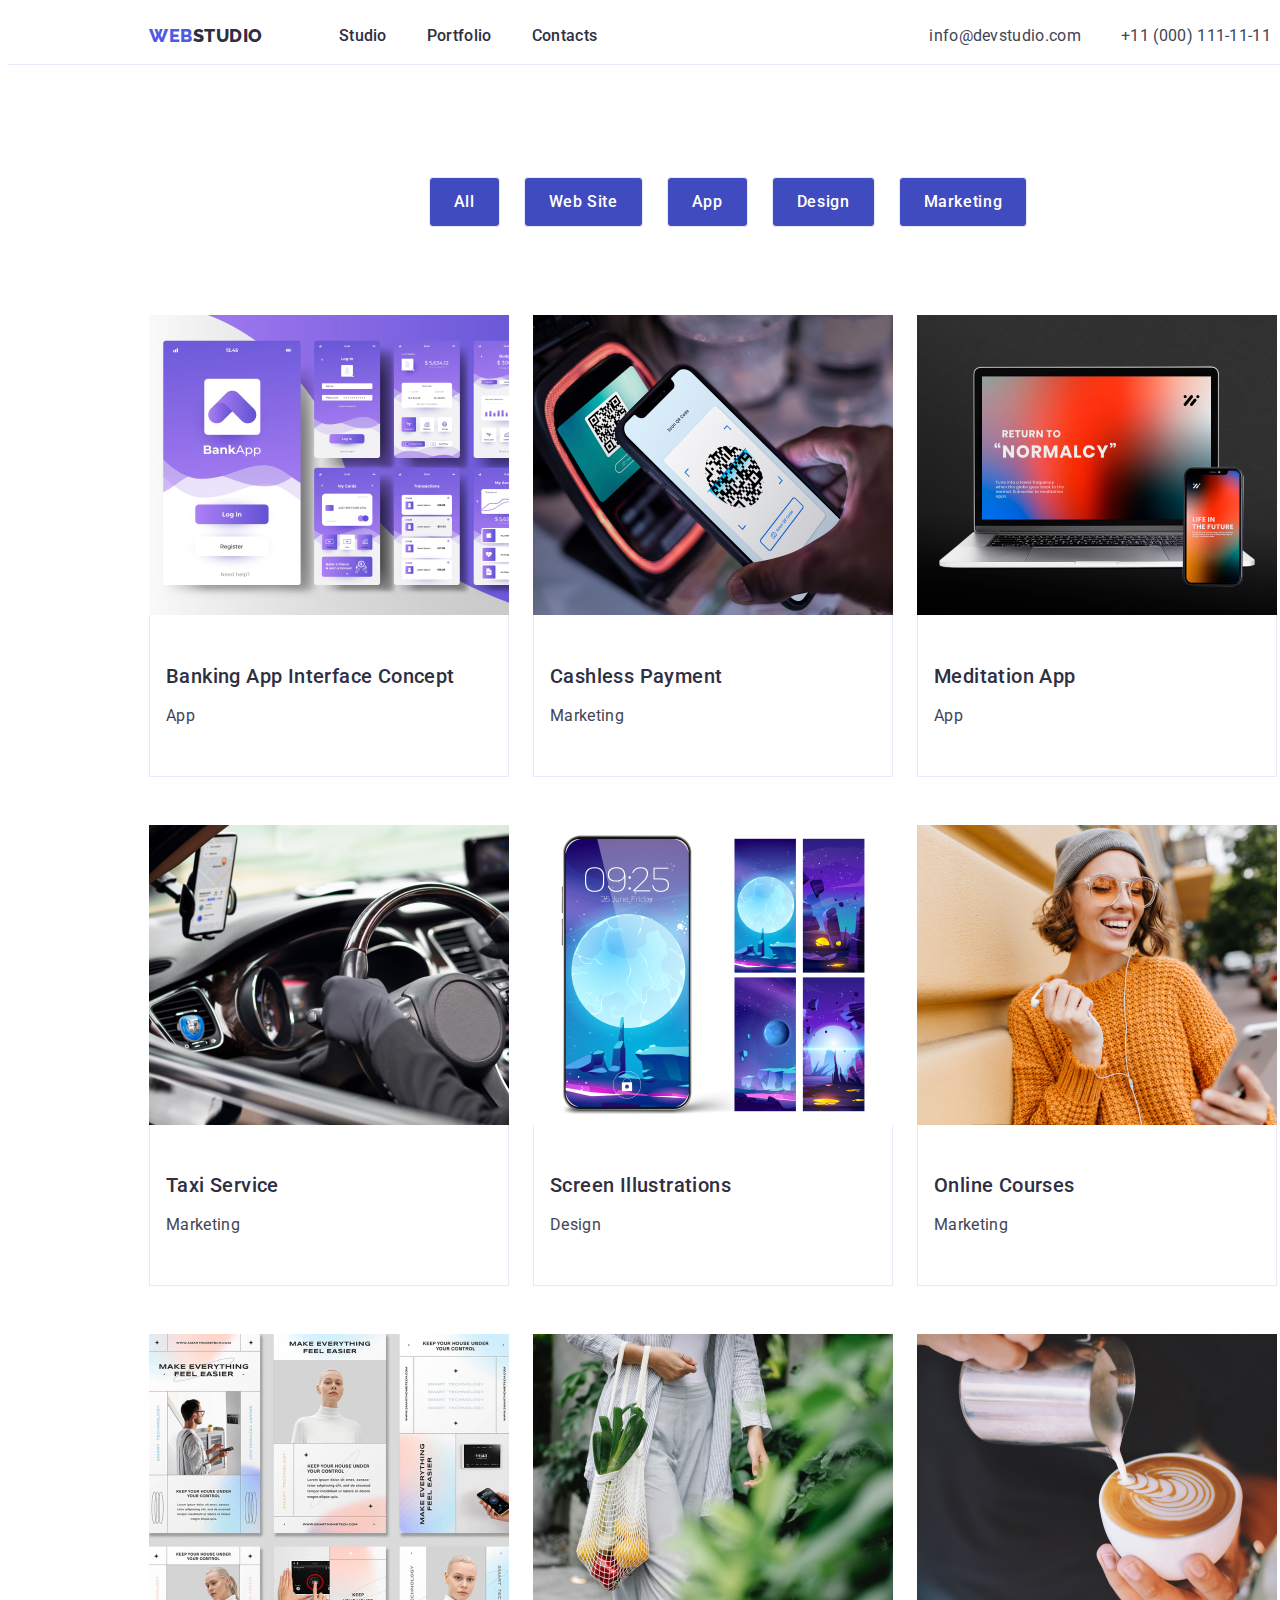
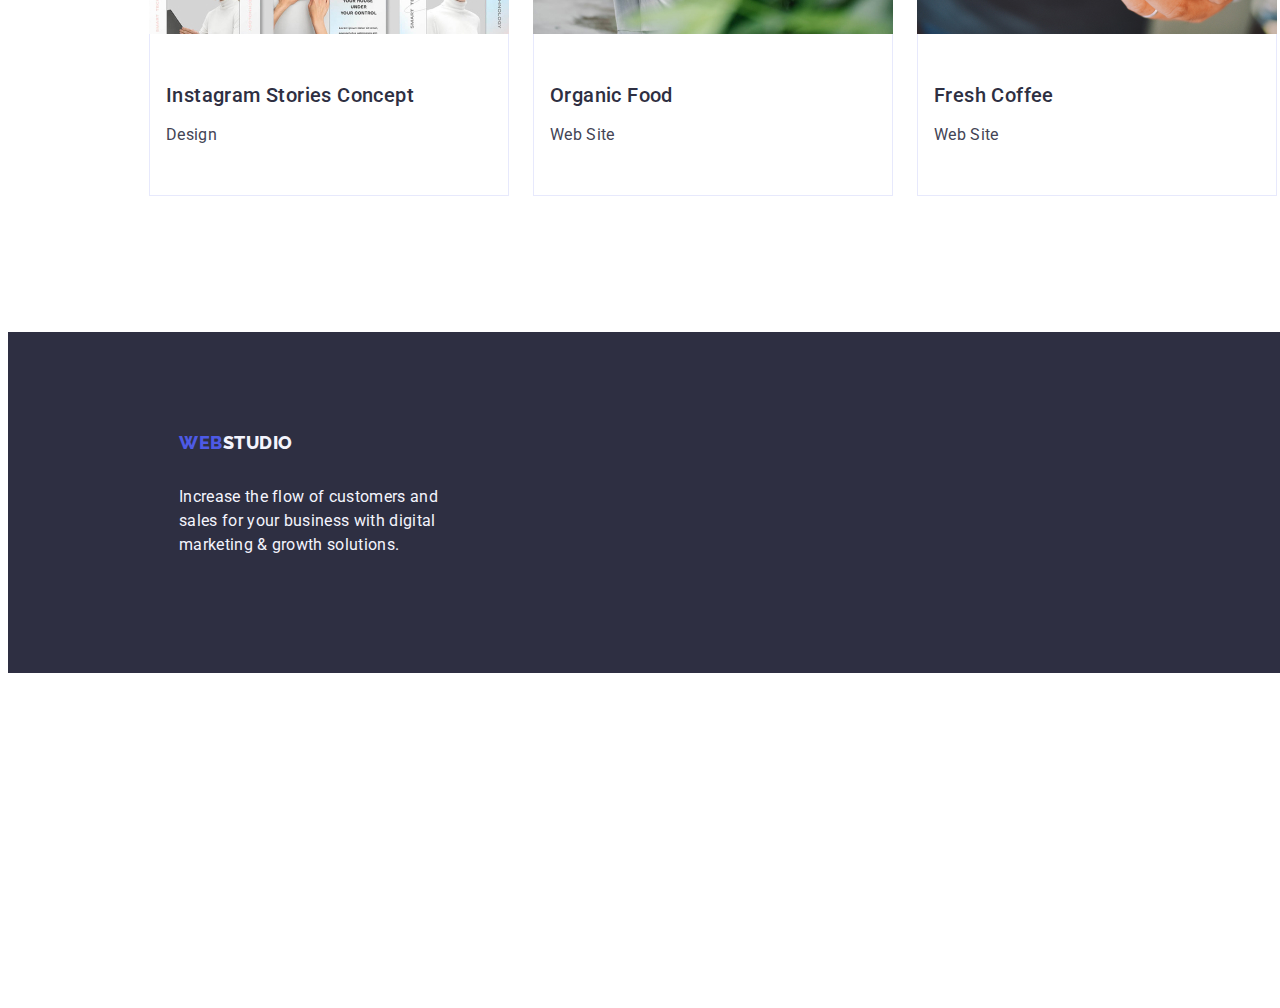
==== portfolio.html @ 57c7a669 "proba" ====
<!DOCTYPE html>
<html lang="en">
  <head>
    <meta charset="UTF-8" />
    <meta name="viewport" content="width=device-width, initial-scale=1.0" />

    <link
      rel="stylesheet"
      href="https://cdnjs.cloudflare.com/ajax/libs/modern-normalize/2.0.0/modern-normalize.min.css"
      integrity="sha512-4xo8blKMVCiXpTaLzQSLSw3KFOVPWhm/TRtuPVc4WG6kUgjH6J03IBuG7JZPkcWMxJ5huwaBpOpnwYElP/m6wg=="
      crossorigin="anonymous"
      referrerpolicy="no-referrer"
    />

    <link rel="preconnect" href="https://fonts.googleapis.com" />
    <link rel="preconnect" href="https://fonts.gstatic.com" crossorigin />
    <link
      href="https://fonts.googleapis.com/css2?family=Raleway:wght@700&family=Roboto:wght@400;500;700;900&display=swap"
      rel="stylesheet"
    />
    <link rel="stylesheet" href="./css/styles.css" />
    <title>Portfolio</title>
  </head>
  <body class="page-dimensions">
    <!-- Headers Section -->
    <header class="header">
      <div class="div-header container">
        <nav class="nav-one">
          <!-- Logo -->
          <a class="part-one-logo link" href="./index.html"
            >Web<span class="part-two-logo link">Studio</span>
          </a>
          <ul class="nav-two">
            <li><a class="nav-link link" href="./index.html">Studio</a></li>
            <li>
              <a class="nav-link link" href="./portfolio.html">Portfolio</a>
            </li>
            <li><a class="nav-link link" href="">Contacts</a></li>
          </ul>
        </nav>
        <!-- Contact section -->
        <address>
          <ul class="adress-class">
            <li>
              <a class="adress-link link" href="mailto:info@devstudio.com"
                >info@devstudio.com</a
              >
            </li>
            <li>
              <a class="adress-link link" href="tel:+110001111111"
                >+11 (000) 111-11-11</a
              >
            </li>
          </ul>
        </address>
      </div>
    </header>

    <!-- Filter Buttons section-->
    <main>
      <section class="section-portfolio">
        <div class="container column-alin">
          <h1 class="visually-hidden">Portfolio</h1>
          <ul class="button-portfolio">
            <li>
              <button class="first-one-button" type="button">All</button>
            </li>
            <li>
              <button class="first-one-button" type="button">Web Site</button>
            </li>
            <li>
              <button class="first-one-button" type="button">App</button>
            </li>
            <li>
              <button class="first-one-button" type="button">Design</button>
            </li>
            <li>
              <button class="first-one-button" type="button">Marketing</button>
            </li>
          </ul>

          <!-- Project card  -->

          <ul class="feature-portfolio">
            <!-- First card -->
            <li class="feature-image-portfolio">
              <a href="" class="link">
                <img
                  class="images"
                  src="./images/banking-app1-portfolio.jpg"
                  width="360"
                  height="300"
                  alt="bankingapp"
                />
                <div class="div-images-portfolio">
                  <h2 class="feature-section-title-two">
                    Banking App Interface Concept
                  </h2>
                  <p class="feature-section-paragraph-two">App</p>
                </div>
              </a>
            </li>

            <!-- Second card -->
            <li class="feature-image-portfolio">
              <a href="" class="link">
                <img
                  class="images"
                  src="./images/cashless2-portfolio.jpg"
                  width="360"
                  height="300"
                  alt="cashlesspayment"
                />
                <div class="div-images-portfolio">
                  <h2 class="feature-section-title-two">Cashless Payment</h2>
                  <p class="feature-section-paragraph-two">Marketing</p>
                </div>
              </a>
            </li>
            <!-- Third card -->
            <li class="feature-image-portfolio">
              <a href="" class="link">
                <img
                  class="images"
                  src="./images/meditation-app3-portfolio.jpg"
                  width="360"
                  height="300"
                  alt="maditationapp"
                />
                <div class="div-images-portfolio">
                  <h2 class="feature-section-title-two">Meditation App</h2>
                  <p class="feature-section-paragraph-two">App</p>
                </div>
              </a>
            </li>
            <!-- Fourth card -->
            <li class="feature-image-portfolio">
              <a href="" class="link">
                <img
                  class="images"
                  src="./images/taxi-service4-portfolio.jpg"
                  width="360"
                  height="300"
                  alt="taxiservice"
                />
                <div class="div-images-portfolio">
                  <h2 class="feature-section-title-two">Taxi Service</h2>
                  <p class="feature-section-paragraph-two">Marketing</p>
                </div>
              </a>
            </li>
            <!-- Fifth card -->
            <li class="feature-image-portfolio">
              <a href="" class="link">
                <img
                  class="images"
                  src="./images/screen5-portfolio.jpg"
                  width="360"
                  height="300"
                  alt="screenillustration"
                />
                <div class="div-images-portfolio">
                  <h2 class="feature-section-title-two">
                    Screen Illustrations
                  </h2>
                  <p class="feature-section-paragraph-two">Design</p>
                </div>
              </a>
            </li>
            <!-- Sixth card -->
            <li class="feature-image-portfolio">
              <a href="" class="link">
                <img
                  class="images"
                  src="./images/online6-portfolio.jpg"
                  width="360"
                  height="300"
                  alt="onlinecourses"
                />
                <div class="div-images-portfolio">
                  <h2 class="feature-section-title-two">Online Courses</h2>
                  <p class="feature-section-paragraph-two">Marketing</p>
                </div>
              </a>
            </li>
            <!-- Seventh cards -->
            <li class="feature-image-portfolio">
              <a href="" class="link">
                <img
                  class="images"
                  src="./images/instagram7-portfolio.jpg"
                  width="360"
                  height="300"
                  alt="instagramstories"
                />
                <div class="div-images-portfolio">
                  <h2 class="feature-section-title-two">
                    Instagram Stories Concept
                  </h2>
                  <p class="feature-section-paragraph-two">Design</p>
                </div>
              </a>
            </li>
            <!-- Eight card -->
            <li class="feature-image-portfolio">
              <a href="" class="link">
                <img
                  class="images"
                  src="./images/organic8-portfolio.jpg"
                  width="360"
                  height="300"
                  alt="organicfood"
                />
                <div class="div-images-portfolio">
                  <h2 class="feature-section-title-two">Organic Food</h2>
                  <p class="feature-section-paragraph-two">Web Site</p>
                </div>
              </a>
            </li>
            <!-- Ninth card -->
            <li class="feature-image-portfolio">
              <a href="" class="link">
                <img
                  class="images"
                  src="./images/fresh-cofee9-portfolio.jpg"
                  width="360"
                  height="300"
                  alt="freshcoffee"
                />
                <div class="div-images-portfolio">
                  <h2 class="feature-section-title-two">Fresh Coffee</h2>
                  <p class="feature-section-paragraph-two">Web Site</p>
                </div>
              </a>
            </li>
          </ul>
        </div>
      </section>
    </main>
    <footer class="footer">
      <div class="container footer-alin">
        <a class="part-one-logos link" href="./index.html"
          >Web<span class="part-three-logo link">Studio</span>
        </a>
        <p class="footer-content link">
          Increase the flow of customers and sales for your business with
          digital marketing & growth solutions.
        </p>
      </div>
    </footer>
  </body>
</html>
---- css/styles.css ----
:root {
  --slate: #434455;
  --iris: #4d5ae5;
  --navy-blue: #2e2f42;
  --cloud: #f4f4fd;
  --ocean: #404bbf;
  --white: #ffffffff;
  --corn: #e7e9fc;

  --text-font-family: "Roboto", sans-serif;
}

/* Global Styles */

body {
  font-family: "Roboto", sans-serif;
  background-color: var(--white);
  font-size: 16px;
  font-style: normal;
  font-weight: 400;
  line-height: 1.5;
  letter-spacing: 0.32px;
  color: #434455;
}

a {
  text-decoration: none;
}

ul {
  list-style-type: none;
  padding: 0;
}

.page-dimensions {
  width: 1440px;
  height: 2592px;
}

.list {
  list-style: none;
}
.link {
  text-decoration: none;
}

.div-header {
  display: flex;
}

.container {
  width: 1158px;
  display: flex;
  margin: 0 auto;
  padding: 0 15px;
}

.header {
  border-bottom: 1px solid var(--corn);
}

.part-one-logo {
  margin-right: 76px;
  text-decoration: none;
  font-family: "Raleway", sans-serif;
  font-size: 18px;
  font-style: normal;
  font-weight: 800;
  line-height: 1.17;
  letter-spacing: 0.03em;
  text-transform: uppercase;
  color: var(--iris);
}

.part-two-logo {
  color: var(--navy-blue);
  font-family: "Raleway", sans-serif;
  font-weight: 800;
  letter-spacing: 0.03em;
  line-height: 1.17;
  text-align: left;
  text-transform: uppercase;
  text-decoration: none;
}

.nav-one {
  display: flex;
  align-items: center;
  list-style: none;
}

.nav-two {
  display: flex;
  gap: 40px;
  list-style: none;
}

.nav-link {
  color: var(--navy-blue);
  padding: 24px 0;
  font-weight: 500;
  line-height: 24px;
  letter-spacing: 0.02em;
  text-align: left;
}

.nav-link:hover,
.nav-link:focus {
  color: var(--ocean);
}

.distance {
  margin: 0, 156px;
}

.adress-class {
  display: flex;
  gap: 40px;
  font-style: normal;
  margin-left: 332px;
}

.adress-link {
  color: var(--slate);
  text-decoration: none;
  font-size: 16px;
  font-style: normal;
  font-weight: 400;
  line-height: 1.5;
  letter-spacing: 0.02em;
  list-style-type: none;
}

.adress-link:hover,
.adress-link:focus {
  color: var(--ocean);
}

.column-alin {
  flex-direction: column;
}

.hero-alin {
  flex-direction: column;
  align-items: center;
}

.hero-content {
  color: var(--white);
  max-width: 496px;
  justify-content: center;
  align-items: center;
  text-align: center;
  font-size: 56px;
  font-style: normal;
  font-weight: 700;
  line-height: 1.07;
  letter-spacing: 1.12px;
}
.hero-button {
  background: var(--iris);
  border: none;
  border-radius: 4px;
  display: block;
  min-width: 169px;
  height: 56px;
  padding: 16px 32px;
  color: var(--white);
  font-family: "Roboto", sans-serif;
  font-size: 16px;
  font-style: normal;
  font-weight: 500;
  line-height: 1.5;
  letter-spacing: 0.64px;
  cursor: pointer;
}

.hero {
  background-color: var(--navy-blue);
  padding: 188px 0px;
}

.hero-button:hover,
.hero-button:focus {
  background-color: var(--ocean);
  color: var(--ocean);
}

.visually-hidden {
  position: absolute;
  width: 1px;
  height: 1px;
  margin: -1px;
  border: 0;
  padding: 0;
  white-space: nowrap;
  clip-path: inset(100%);
  clip: rect(0 0 0 0);
  overflow: hidden;
}

.feature-section {
  padding: 120px 0;
}

.feature-general {
  display: flex;
  gap: 24px;
  list-style: none;
}

.feature-list {
  width: calc((100% - 72px) / 4);
}

.feature-section-title-two {
  color: var(--navy-blue);
  text-align: left;
  margin-bottom: 8px;
  font-size: 20px;
  font-style: normal;
  font-weight: 500;
  line-height: 24px;
  letter-spacing: 0.4px;
  margin-bottom: 8px;
}

.feature-section-paragraph-two {
  color: var(--slate);
  text-align: left;
  font-size: 16px;
  font-style: normal;
  font-weight: 400;
  line-height: 1.5;
  letter-spacing: 0.32px;
}

.feature-section-title-four {
  color: var(--navy-blue);
  text-align: center;
  margin-bottom: 8px;
  font-size: 20px;
  font-style: normal;
  font-weight: 500;
  line-height: 24px;
  letter-spacing: 0.4px;
}

.feature-section-paragraph-four {
  color: var(--slate);
  text-align: center;
  font-size: 16px;
  font-style: normal;
  font-weight: 400;
  line-height: 1.5;
  letter-spacing: 0.32px;
}

.doing {
  background-color: var(--white);
  padding-bottom: 120px;
}

.parent-doing {
  display: flex;
  gap: 24px;
}

.child-doing {
  list-style: none;
  width: calc((100%-48px) / 3);
}

.images {
  display: block;
}

.team-back {
  background-color: var(--cloud);
  padding: 120px 0;
}

.div-sec-four {
  padding: 32px 0;
}

.parent-our-team {
  display: flex;
  gap: 24px;
  justify-content: center;
}

.child-our-team {
  list-style: none;
  background-color: #ffffffff;
  width: calc((100%-72px) / 4);
  border-radius: 0px 0px 4px 4px;
}

.our-team-section {
  color: var(--navy-blue);
  margin-bottom: 72px;
  text-align: center;
  font-size: 36px;
  font-style: normal;
  font-weight: 700;
  line-height: 1.11;
  letter-spacing: 0.72px;
  text-transform: capitalize;
  padding-top: 120px;
}
.team {
  background-color: #ffffffff;
}

.footer-content {
  color: var(--cloud);
  max-width: 264px;
  font-size: 16px;
  font-style: normal;
  font-weight: 400;
  line-height: 1.5;
  letter-spacing: 0.32px;
}

/* Portfolio.html */

.section-portfolio {
  padding-top: 96px;
  padding-bottom: 120px;
}

.button-portfolio {
  display: flex;
  justify-content: center;
  gap: 24px;
  margin-bottom: 72px;
}

.first-one-button {
  color: var(--white);
  background: var(--ocean);
  display: flex;
  padding: 12px 24px;
  align-items: flex-start;
  border: 1px solid var(--corn);
  border-radius: 4px;
  font-family: "Roboto", sans-serif;
  text-align: center;
  font-size: 16px;
  font-style: normal;
  font-weight: 500;
  line-height: 1.5;
  letter-spacing: 0.64px;
  cursor: pointer;
}

.sec-one-button {
  color: var(--iris);
  background-color: var(--cloud);
  display: flex;
  padding: 12px 24px;
  justify-content: center;
  align-items: center;
  border-radius: 4px;
  border: 1px solid var(--corn);
  font-family: "Roboto", sans-serif;
  text-align: center;
  font-size: 16px;
  font-style: normal;
  font-weight: 500;
  line-height: 1.5;
  letter-spacing: 0.64px;
  cursor: pointer;
}

.first-one-button:hover,
.first-one-button:focus {
  background-color: var(--white);
  border: 1px solid transparent;
  color: var(--ocean);
}

.sec-one-button:hover,
.sec-one-button:focus {
  background-color: var(--ocean);
  border: 1px solid transparent;
  color: var(--white);
}

.feature-portfolio {
  display: flex;
  flex-wrap: wrap;
  column-gap: 24px;
  row-gap: 48px;
}

.feature-image-portfolio {
  /* width: calc((100%-48px) / 3); */
  /* width: 100; */
  min-width: 264;
}

.div-images-portfolio {
  padding: 32px 16px;
  border: 1px solid var(--corn);
  border-top: none;
}

.footer {
  background-color: var(--navy-blue);
  padding: 100px 156px;
}

.footer-alin {
  flex-direction: column;
  display: inline-block;
}

.part-one-logos {
  display: inline-block;
  margin-bottom: 16px;
  text-decoration: none;
  font-family: "Raleway", sans-serif;
  font-size: 18px;
  font-style: normal;
  font-weight: 800;
  line-height: 1.17;
  letter-spacing: 0.03em;
  text-transform: uppercase;
  color: var(--iris);
}
.part-three-logo {
  color: var(--cloud);
  display: inline-block;
  font-family: "Raleway", sans-serif;
  font-weight: 800;
  letter-spacing: 0.03em;
  line-height: 1.17;
  text-align: left;
  text-transform: uppercase;
}
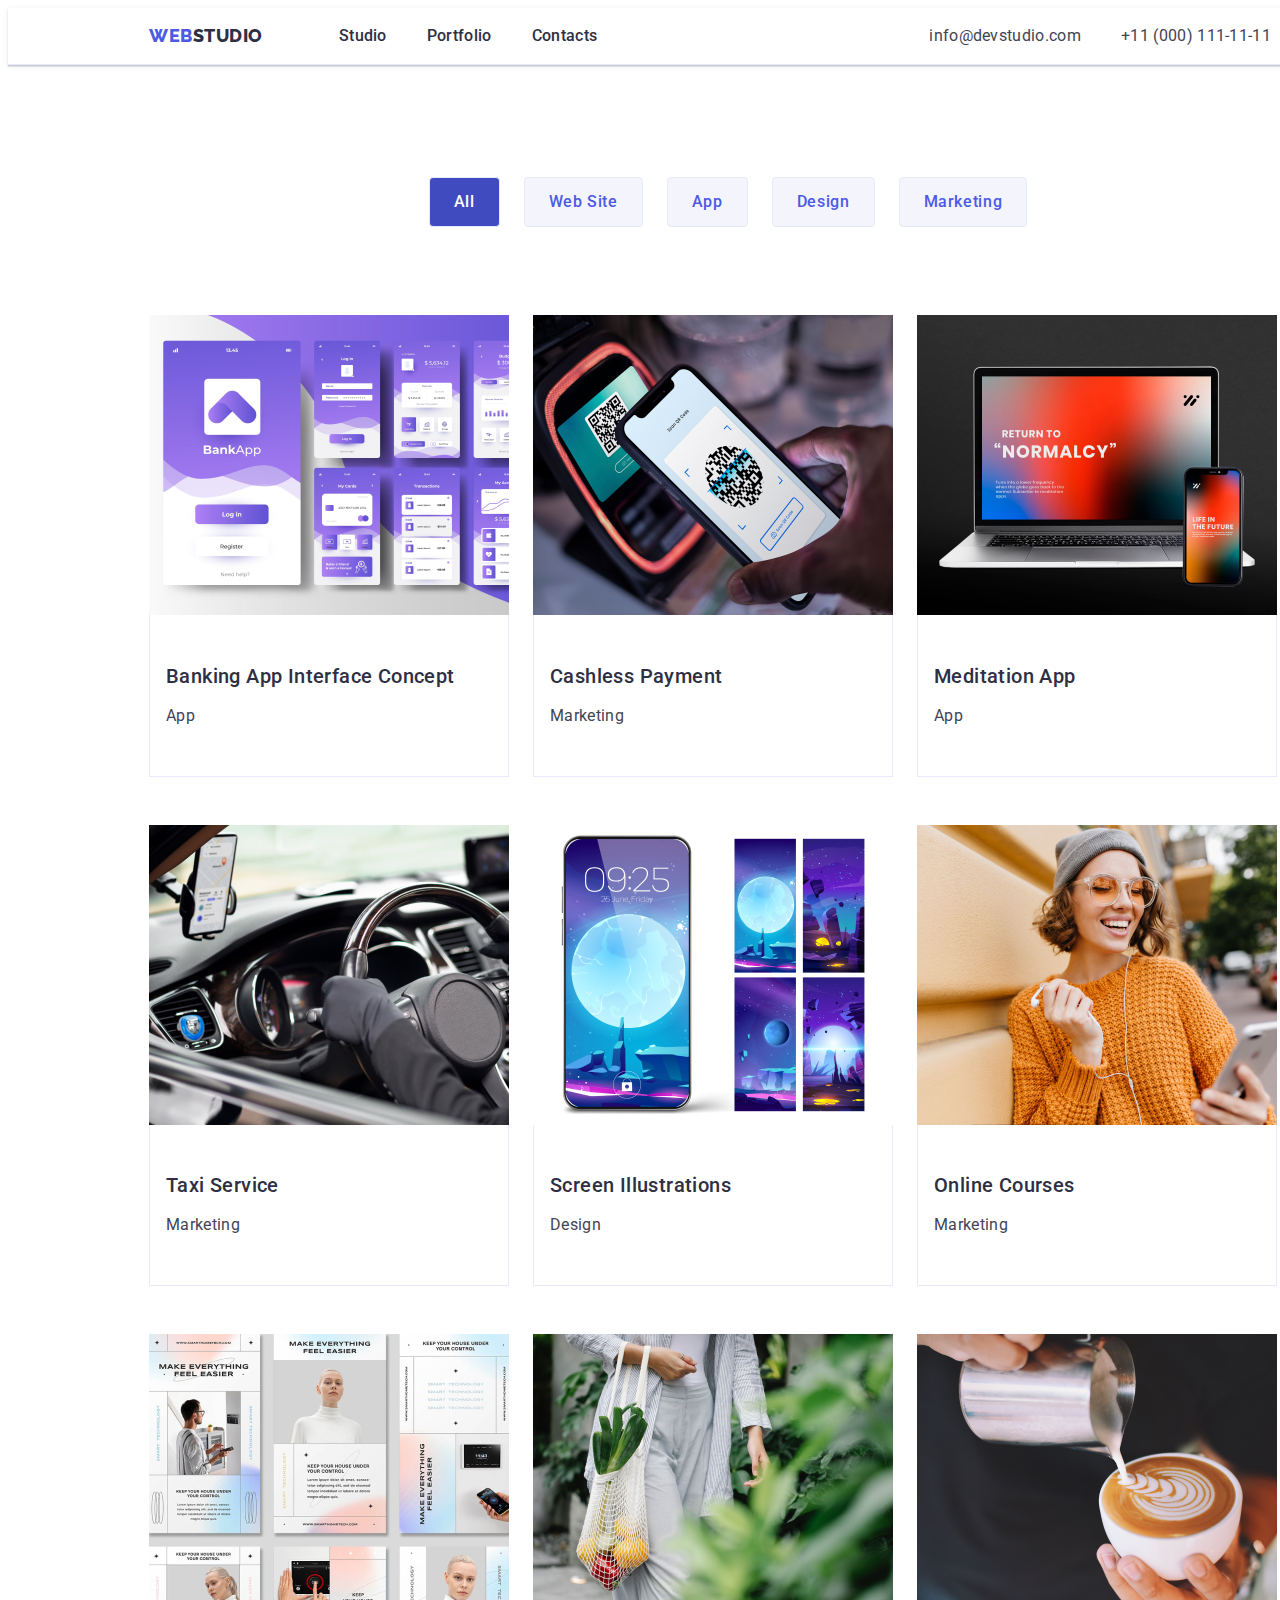
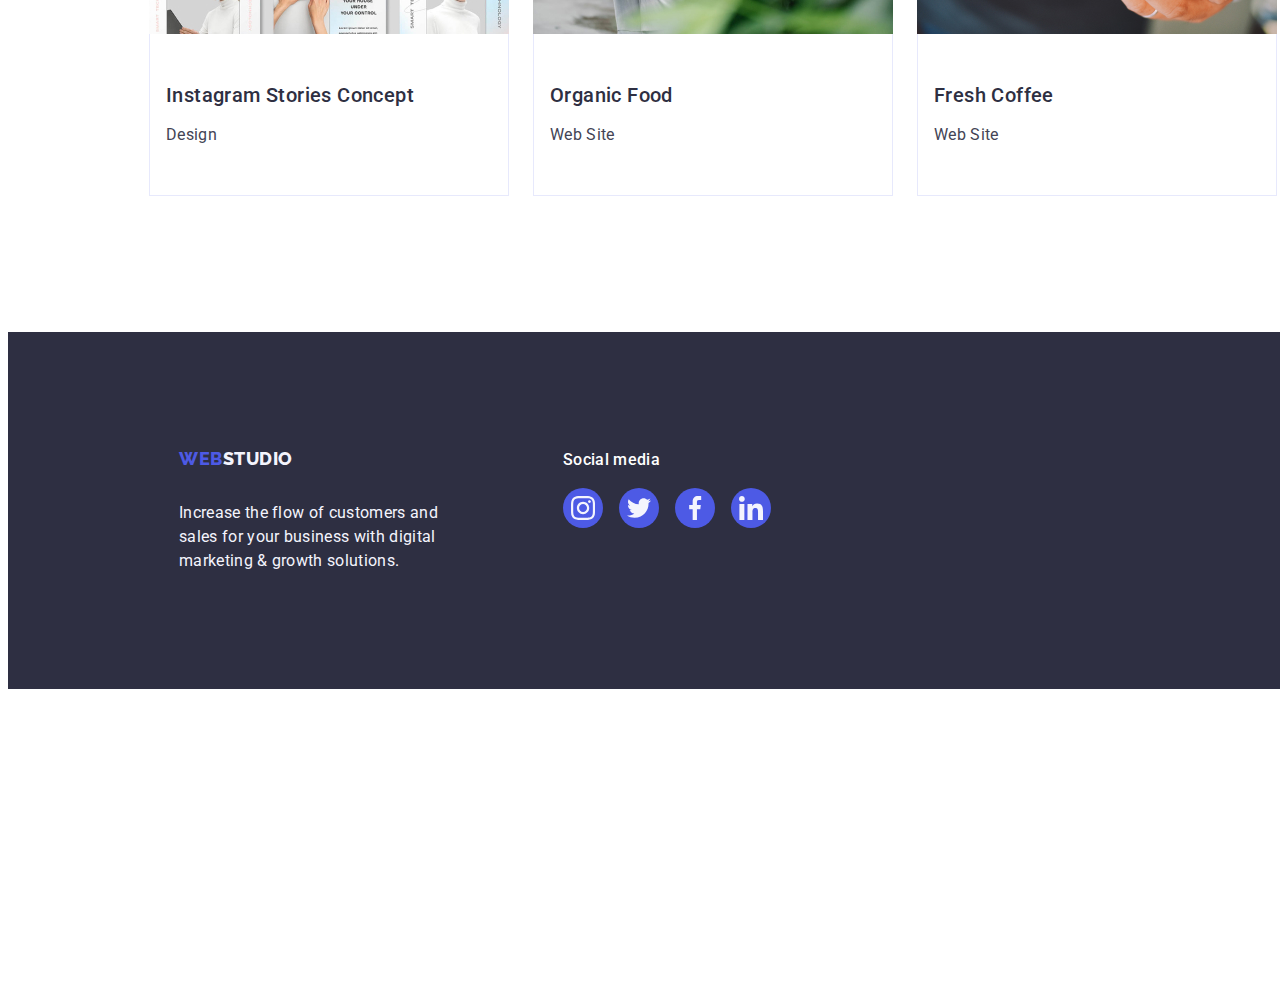
==== commit 563f1367: "six" ====
--- a/portfolio.html
+++ b/portfolio.html
@@ -66,16 +66,16 @@
               <button class="first-one-button" type="button">All</button>
             </li>
             <li>
-              <button class="first-one-button" type="button">Web Site</button>
-            </li>
-            <li>
-              <button class="first-one-button" type="button">App</button>
-            </li>
-            <li>
-              <button class="first-one-button" type="button">Design</button>
-            </li>
-            <li>
-              <button class="first-one-button" type="button">Marketing</button>
+              <button class="sec-one-button" type="button">Web Site</button>
+            </li>
+            <li>
+              <button class="sec-one-button" type="button">App</button>
+            </li>
+            <li>
+              <button class="sec-one-button" type="button">Design</button>
+            </li>
+            <li>
+              <button class="sec-one-button" type="button">Marketing</button>
             </li>
           </ul>
 
@@ -84,7 +84,7 @@
           <ul class="feature-portfolio">
             <!-- First card -->
             <li class="feature-image-portfolio">
-              <a href="" class="link">
+              <a href="" class="feature-link">
                 <img
                   class="images"
                   src="./images/banking-app1-portfolio.jpg"
@@ -103,7 +103,7 @@
 
             <!-- Second card -->
             <li class="feature-image-portfolio">
-              <a href="" class="link">
+              <a href="" class="feature-link">
                 <img
                   class="images"
                   src="./images/cashless2-portfolio.jpg"
@@ -119,7 +119,7 @@
             </li>
             <!-- Third card -->
             <li class="feature-image-portfolio">
-              <a href="" class="link">
+              <a href="" class="feature-link">
                 <img
                   class="images"
                   src="./images/meditation-app3-portfolio.jpg"
@@ -135,7 +135,7 @@
             </li>
             <!-- Fourth card -->
             <li class="feature-image-portfolio">
-              <a href="" class="link">
+              <a href="" class="feature-link">
                 <img
                   class="images"
                   src="./images/taxi-service4-portfolio.jpg"
@@ -151,7 +151,7 @@
             </li>
             <!-- Fifth card -->
             <li class="feature-image-portfolio">
-              <a href="" class="link">
+              <a href="" class="feature-link">
                 <img
                   class="images"
                   src="./images/screen5-portfolio.jpg"
@@ -169,7 +169,7 @@
             </li>
             <!-- Sixth card -->
             <li class="feature-image-portfolio">
-              <a href="" class="link">
+              <a href="" class="feature-link">
                 <img
                   class="images"
                   src="./images/online6-portfolio.jpg"
@@ -185,7 +185,7 @@
             </li>
             <!-- Seventh cards -->
             <li class="feature-image-portfolio">
-              <a href="" class="link">
+              <a href="" class="feature-link">
                 <img
                   class="images"
                   src="./images/instagram7-portfolio.jpg"
@@ -203,7 +203,7 @@
             </li>
             <!-- Eight card -->
             <li class="feature-image-portfolio">
-              <a href="" class="link">
+              <a href="" class="feature-link">
                 <img
                   class="images"
                   src="./images/organic8-portfolio.jpg"
@@ -219,7 +219,7 @@
             </li>
             <!-- Ninth card -->
             <li class="feature-image-portfolio">
-              <a href="" class="link">
+              <a href="" class="feature-link">
                 <img
                   class="images"
                   src="./images/fresh-cofee9-portfolio.jpg"
@@ -238,14 +238,49 @@
       </section>
     </main>
     <footer class="footer">
-      <div class="container footer-alin">
-        <a class="part-one-logos link" href="./index.html"
-          >Web<span class="part-three-logo link">Studio</span>
-        </a>
-        <p class="footer-content link">
-          Increase the flow of customers and sales for your business with
-          digital marketing & growth solutions.
-        </p>
+      <div class="container alin-horizontal">
+        <div class="footer-first-alin-vertical">
+          <a class="part-one-logos link" href="./index.html"
+            >Web<span class="part-three-logo link">Studio</span>
+          </a>
+          <p class="footer-content link">
+            Increase the flow of customers and sales for your business with
+            digital marketing & growth solutions.
+          </p>
+        </div>
+        <div>
+          <p class="title-icon-media">Social media</p>
+          <ul class="footer-social-media-sec">
+            <li class="instagram">
+              <a class="instagram-link">
+                <svg class="svg-social" width="24" height="24">
+                  <use href="./images/icons.svg#instagram"></use>
+                </svg>
+              </a>
+            </li>
+            <li class="instagram">
+              <a class="instagram-link">
+                <svg class="svg-social" width="24" height="24">
+                  <use href="./images/icons.svg#twitter"></use>
+                </svg>
+              </a>
+            </li>
+            <li class="instagram">
+              <a class="instagram-link">
+                <svg class="svg-social" width="24" height="24">
+                  <use href="./images/icons.svg#facebook"></use>
+                </svg>
+              </a>
+            </li>
+            <li class="instagram">
+              <a class="instagram-link">
+                <svg class="svg-social" width="24" height="24">
+                  <use href="./images/icons.svg#linkedin"></use>
+                </svg>
+              </a>
+            </li>
+          </ul>
+        </div>
       </div>
     </footer>
   </body>
--- a/css/styles.css
+++ b/css/styles.css
@@ -6,7 +6,7 @@
   --ocean: #404bbf;
   --white: #ffffffff;
   --corn: #e7e9fc;
-
+  --light-slate: #8e8f99;
   --text-font-family: "Roboto", sans-serif;
 }
 
@@ -57,6 +57,8 @@
 
 .header {
   border-bottom: 1px solid var(--corn);
+  box-shadow: 0px 2px 1px rgba(46, 47, 66, 0.08),
+    0px 1px 1px rgba(46, 47, 66, 0.16), 0px 1px 6px rgba(46, 47, 66, 0.08);
 }
 
 .part-one-logo {
@@ -177,7 +179,20 @@
 
 .hero {
   background-color: var(--navy-blue);
+  background-image: linear-gradient(
+      to bottom,
+      rgba(46, 47, 66, 0.7),
+      rgba(46, 47, 66, 0.7)
+    ),
+    url(../images/people-office.jpg);
+
+  background-repeat: no-repeat;
+  display: flex;
+  background-position: center;
+  background-size: cover;
   padding: 188px 0px;
+  max-width: 1440px;
+  justify-content: center;
 }
 
 .hero-button:hover,
@@ -199,6 +214,21 @@
   overflow: hidden;
 }
 
+.icon-section2 {
+  display: flex;
+  align-items: center;
+  justify-content: center;
+  height: 112px;
+  background-color: var(--cloud);
+  border-radius: 4px;
+  margin-bottom: 8px;
+  fill: #f4f4fd;
+  width: 264px;
+  height: 112px;
+  gap: 24px;
+  padding: 24px 100px;
+}
+
 .feature-section {
   padding: 120px 0;
 }
@@ -292,9 +322,45 @@
 
 .child-our-team {
   list-style: none;
+  box-shadow: 0px 1px 6px rgba(46, 47, 66, 0.08),
+    0px 1px 1px rgba(46, 47, 66, 0.16), 0px 2px 1px rgba(46, 47, 66, 0.08);
   background-color: #ffffffff;
   width: calc((100%-72px) / 4);
   border-radius: 0px 0px 4px 4px;
+}
+
+.social-media-section-four {
+  display: flex;
+  justify-content: center;
+  gap: 24px;
+}
+
+.social-media-section-four:hover,
+.social-media-section-four:focus {
+  background-color: var(--ocean);
+}
+
+.instagram {
+  width: 40px;
+  height: 40px;
+}
+
+.instagram-link {
+  background-color: var(--iris);
+  width: 100%;
+  height: 100%;
+  border-radius: 50%;
+  display: flex;
+  align-items: center;
+  justify-content: center;
+}
+
+.instagram-link:hover,
+.instagram-link:focus {
+  background-color: #31d0aa;
+}
+.svg-social {
+  fill: var(--cloud);
 }
 
 .our-team-section {
@@ -313,108 +379,53 @@
   background-color: #ffffffff;
 }
 
-.footer-content {
-  color: var(--cloud);
-  max-width: 264px;
-  font-size: 16px;
-  font-style: normal;
-  font-weight: 400;
-  line-height: 1.5;
-  letter-spacing: 0.32px;
-}
-
-/* Portfolio.html */
-
-.section-portfolio {
-  padding-top: 96px;
-  padding-bottom: 120px;
-}
-
-.button-portfolio {
-  display: flex;
-  justify-content: center;
-  gap: 24px;
+.customer-section {
+  padding: 120px 0;
+}
+
+.title-two {
+  font-size: 36px;
+  line-height: 1.11;
+  color: var(--navy-blue);
   margin-bottom: 72px;
-}
-
-.first-one-button {
-  color: var(--white);
-  background: var(--ocean);
-  display: flex;
-  padding: 12px 24px;
-  align-items: flex-start;
-  border: 1px solid var(--corn);
+  text-align: center;
+
+  font-style: normal;
+  font-weight: 700;
+  letter-spacing: 0.72px;
+  text-transform: capitalize;
+  padding-top: 120px;
+}
+
+.customer-clients {
+  display: flex;
+  gap: 24px;
+}
+
+.customer-box {
+  width: calc((100% - 120px) / 6);
+  height: 88px;
+}
+
+.customer-link-icon {
+  width: 100%;
+  height: 100%;
+  border: 1px solid var(--light-slate);
   border-radius: 4px;
-  font-family: "Roboto", sans-serif;
-  text-align: center;
-  font-size: 16px;
-  font-style: normal;
-  font-weight: 500;
-  line-height: 1.5;
-  letter-spacing: 0.64px;
-  cursor: pointer;
-}
-
-.sec-one-button {
-  color: var(--iris);
-  background-color: var(--cloud);
-  display: flex;
-  padding: 12px 24px;
-  justify-content: center;
-  align-items: center;
-  border-radius: 4px;
-  border: 1px solid var(--corn);
-  font-family: "Roboto", sans-serif;
-  text-align: center;
-  font-size: 16px;
-  font-style: normal;
-  font-weight: 500;
-  line-height: 1.5;
-  letter-spacing: 0.64px;
-  cursor: pointer;
-}
-
-.first-one-button:hover,
-.first-one-button:focus {
-  background-color: var(--white);
-  border: 1px solid transparent;
+  display: flex;
+  align-items: center;
+  justify-content: center;
+  color: var(--light-slate);
+}
+
+.customer-link-icon:hover,
+.customer-link-icon:focus {
+  border-color: var(--ocean);
   color: var(--ocean);
 }
 
-.sec-one-button:hover,
-.sec-one-button:focus {
-  background-color: var(--ocean);
-  border: 1px solid transparent;
-  color: var(--white);
-}
-
-.feature-portfolio {
-  display: flex;
-  flex-wrap: wrap;
-  column-gap: 24px;
-  row-gap: 48px;
-}
-
-.feature-image-portfolio {
-  /* width: calc((100%-48px) / 3); */
-  /* width: 100; */
-  min-width: 264;
-}
-
-.div-images-portfolio {
-  padding: 32px 16px;
-  border: 1px solid var(--corn);
-  border-top: none;
-}
-
-.footer {
-  background-color: var(--navy-blue);
-  padding: 100px 156px;
-}
-
-.footer-alin {
-  flex-direction: column;
-  display: inline-block;
+.customer-icon {
+  fill: currentColor;
 }
 
 .part-one-logos {
@@ -440,3 +451,145 @@
   text-align: left;
   text-transform: uppercase;
 }
+
+.title-icon-media {
+  font-weight: 500;
+  font-size: 16px;
+  line-height: 1.5;
+  letter-spacing: 0.02em;
+  color: var(--white);
+  margin-bottom: 16px;
+}
+
+.footer-social-media-sec {
+  display: flex;
+  /* justify-content: center; */
+  gap: 16px;
+}
+
+.footer-social-media-sec:hover,
+.footer-social-media-sec:focus {
+  background-color: var(--ocean);
+}
+
+.footer-content {
+  color: var(--cloud);
+  max-width: 264px;
+  font-size: 16px;
+  font-style: normal;
+  font-weight: 400;
+  line-height: 1.5;
+  letter-spacing: 0.32px;
+  margin-bottom: 16px;
+}
+.footer {
+  background-color: var(--navy-blue);
+  padding: 100px 156px;
+}
+.footer-first-alin-vertical {
+  margin-right: 120px;
+  flex-direction: column;
+  display: inline-block;
+}
+
+.alin-horizontal {
+  display: flex;
+  align-items: baseline;
+}
+
+/* Portfolio.html */
+
+.section-portfolio {
+  padding-top: 96px;
+  padding-bottom: 120px;
+}
+
+.button-portfolio {
+  display: flex;
+  justify-content: center;
+  gap: 24px;
+  margin-bottom: 72px;
+}
+
+.first-one-button {
+  color: var(--white);
+  background: var(--ocean);
+  display: flex;
+  padding: 12px 24px;
+  align-items: flex-start;
+  border: 1px solid var(--corn);
+  border-radius: 4px;
+  font-family: "Roboto", sans-serif;
+  text-align: center;
+  font-size: 16px;
+  font-style: normal;
+  font-weight: 500;
+  line-height: 1.5;
+  letter-spacing: 0.64px;
+  cursor: pointer;
+}
+
+.sec-one-button {
+  color: var(--iris);
+  background-color: var(--cloud);
+  display: flex;
+  padding: 12px 24px;
+  justify-content: center;
+  align-items: center;
+  border-radius: 4px;
+  border: 1px solid var(--corn);
+  font-family: "Roboto", sans-serif;
+  text-align: center;
+  font-size: 16px;
+  font-style: normal;
+  font-weight: 500;
+  line-height: 1.5;
+  letter-spacing: 0.64px;
+  cursor: pointer;
+}
+
+.first-one-button:hover,
+.first-one-button:focus {
+  background-color: var(--white);
+  box-shadow: 0px 3px 1px rgba(0, 0, 0, 0.1), 0px 2px 1px rgba(0, 0, 0, 0.08),
+    0px 2px 2px rgba(0, 0, 0, 0.12);
+  border: 1px solid transparent;
+  color: var(--ocean);
+}
+
+.sec-one-button:hover,
+.sec-one-button:focus {
+  background-color: var(--ocean);
+  box-shadow: 0px 3px 1px rgba(0, 0, 0, 0.1), 0px 2px 1px rgba(0, 0, 0, 0.08),
+    0px 2px 2px rgba(0, 0, 0, 0.12);
+  border: 1px solid transparent;
+  color: var(--white);
+}
+
+.feature-portfolio {
+  display: flex;
+  flex-wrap: wrap;
+  column-gap: 24px;
+  row-gap: 48px;
+}
+.feature-link {
+  display: block;
+}
+
+.feature-link:hover,
+.feature-link:focus {
+  box-shadow: 0px 1px 6px rgba(46, 47, 66, 0.08),
+    0px 1px 1px rgba(46, 47, 66, 0.16), 0px 2px 1px rgba(46, 47, 66, 0.08);
+}
+
+.feature-image-portfolio {
+  /* width: calc((100%-48px) / 3); */
+  /* width: 100; */
+  min-width: 264;
+}
+
+.div-images-portfolio {
+  padding: 32px 16px;
+  border: 1px solid var(--corn);
+  border-top: none;
+}
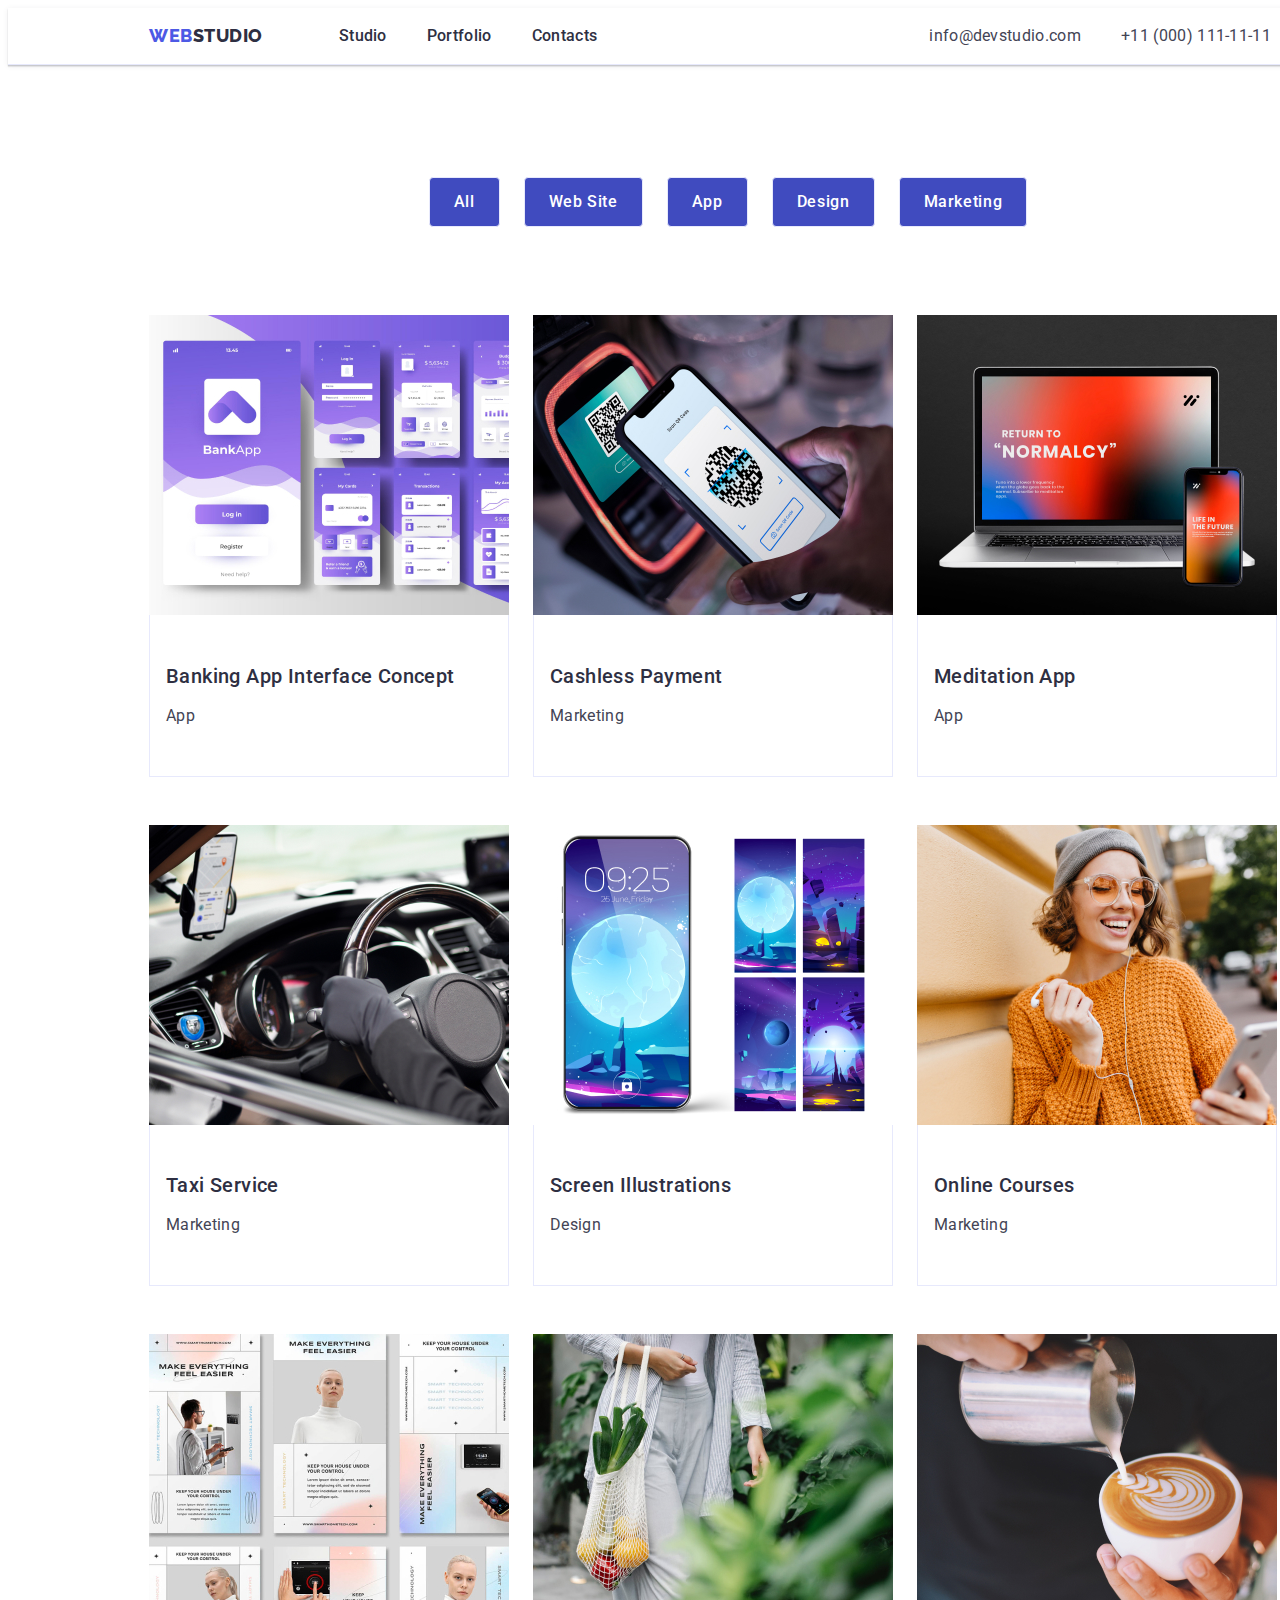
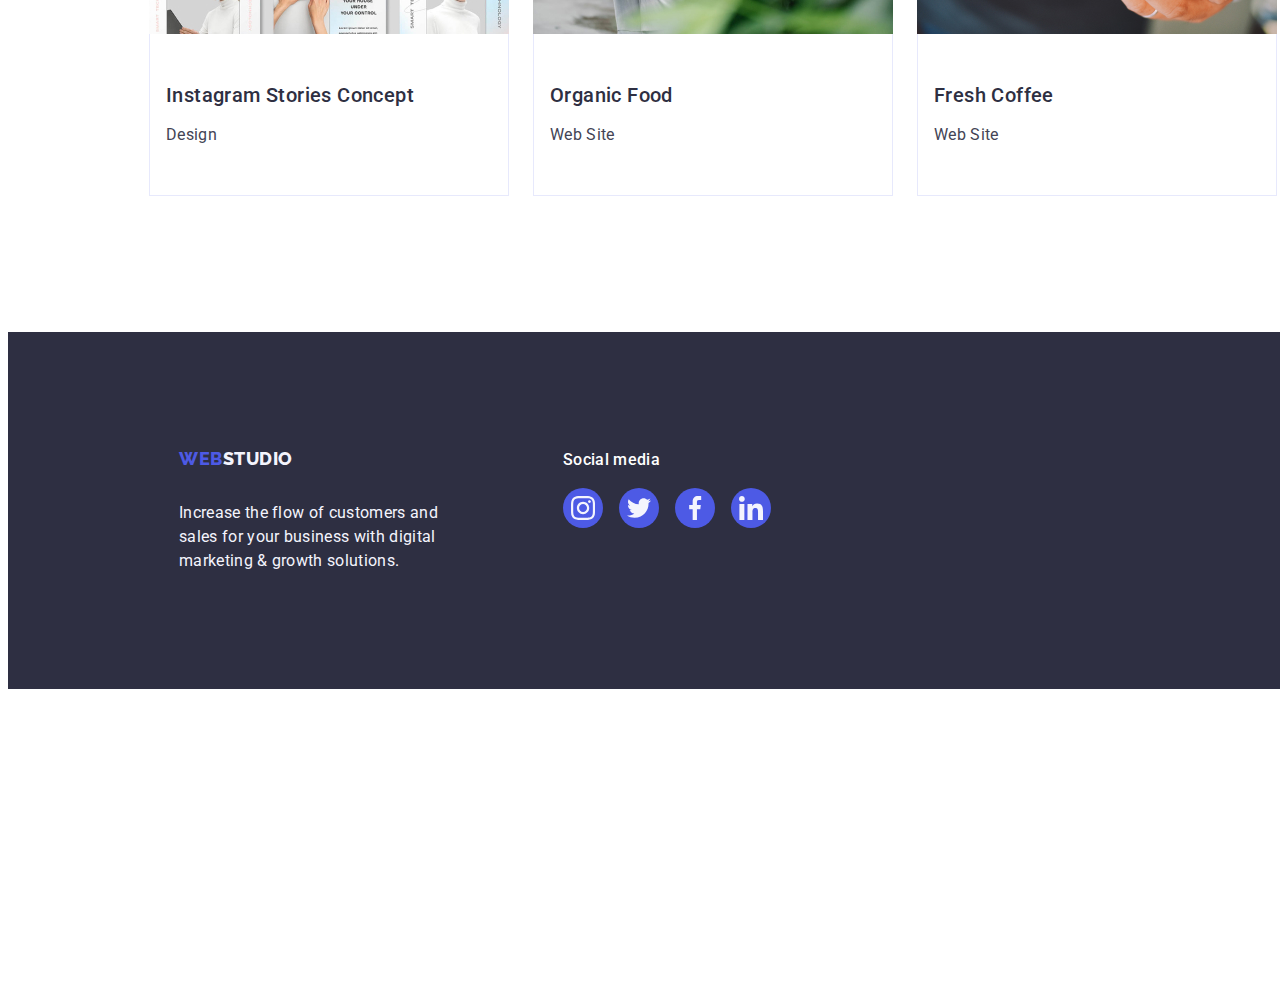
==== commit 3f049993: "sevet" ====
--- a/portfolio.html
+++ b/portfolio.html
@@ -66,16 +66,16 @@
               <button class="first-one-button" type="button">All</button>
             </li>
             <li>
-              <button class="sec-one-button" type="button">Web Site</button>
-            </li>
-            <li>
-              <button class="sec-one-button" type="button">App</button>
-            </li>
-            <li>
-              <button class="sec-one-button" type="button">Design</button>
-            </li>
-            <li>
-              <button class="sec-one-button" type="button">Marketing</button>
+              <button class="first-one-button" type="button">Web Site</button>
+            </li>
+            <li>
+              <button class="first-one-button" type="button">App</button>
+            </li>
+            <li>
+              <button class="first-one-button" type="button">Design</button>
+            </li>
+            <li>
+              <button class="first-one-button" type="button">Marketing</button>
             </li>
           </ul>
 
--- a/css/styles.css
+++ b/css/styles.css
@@ -355,10 +355,29 @@
   justify-content: center;
 }
 
-.instagram-link:hover,
-.instagram-link:focus {
+.instagram-link2 {
+  background-color: var(--iris);
+  width: 100%;
+  height: 100%;
+  border-radius: 50%;
+  display: flex;
+  align-items: center;
+  justify-content: center;
+}
+
+/* .instagram-link:hover, */
+/* .instagram-link:focus */
+
+.svg-social:hover,
+.svg-social:focus {
+  background-color: var(--ocean);
+}
+
+.instagram-link2:hover,
+.instagram-link2:focus {
   background-color: #31d0aa;
 }
+
 .svg-social {
   fill: var(--cloud);
 }
@@ -379,7 +398,7 @@
   background-color: #ffffffff;
 }
 
-.customer-section {
+.customer {
   padding: 120px 0;
 }
 
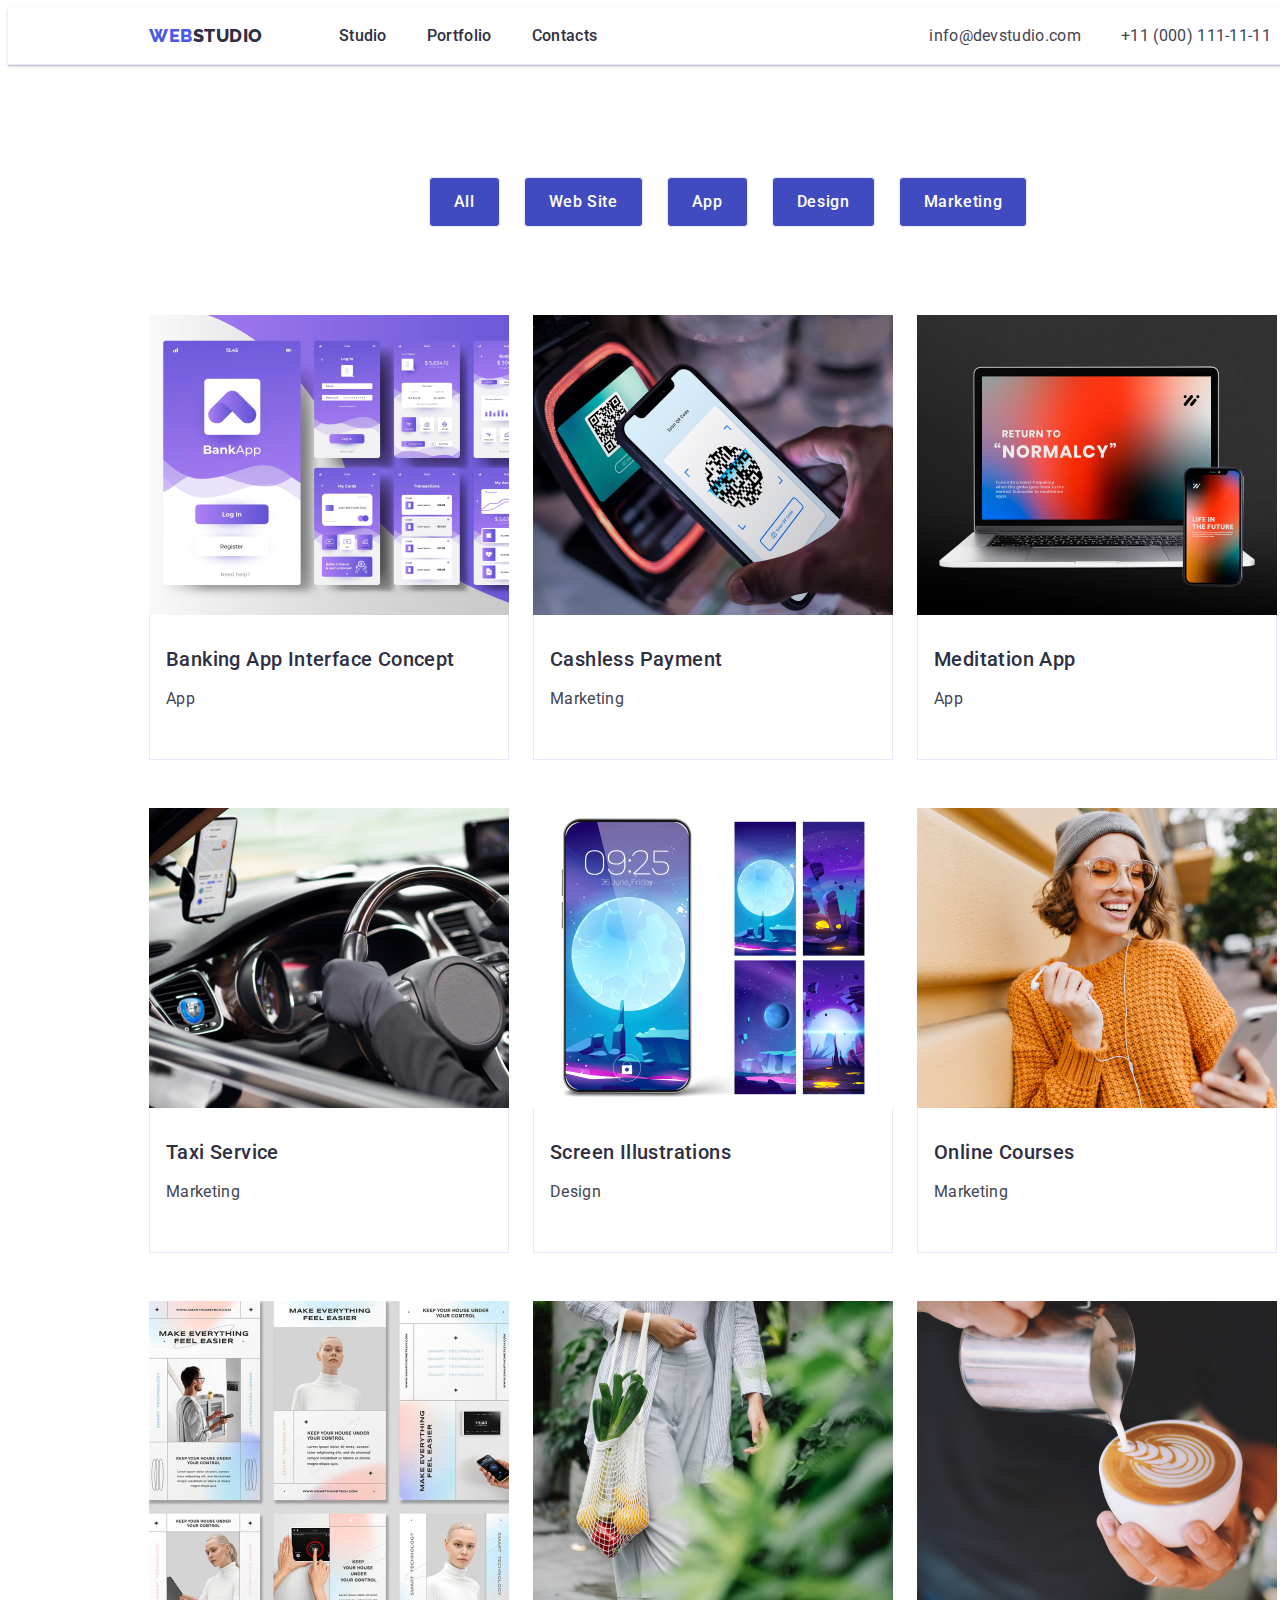
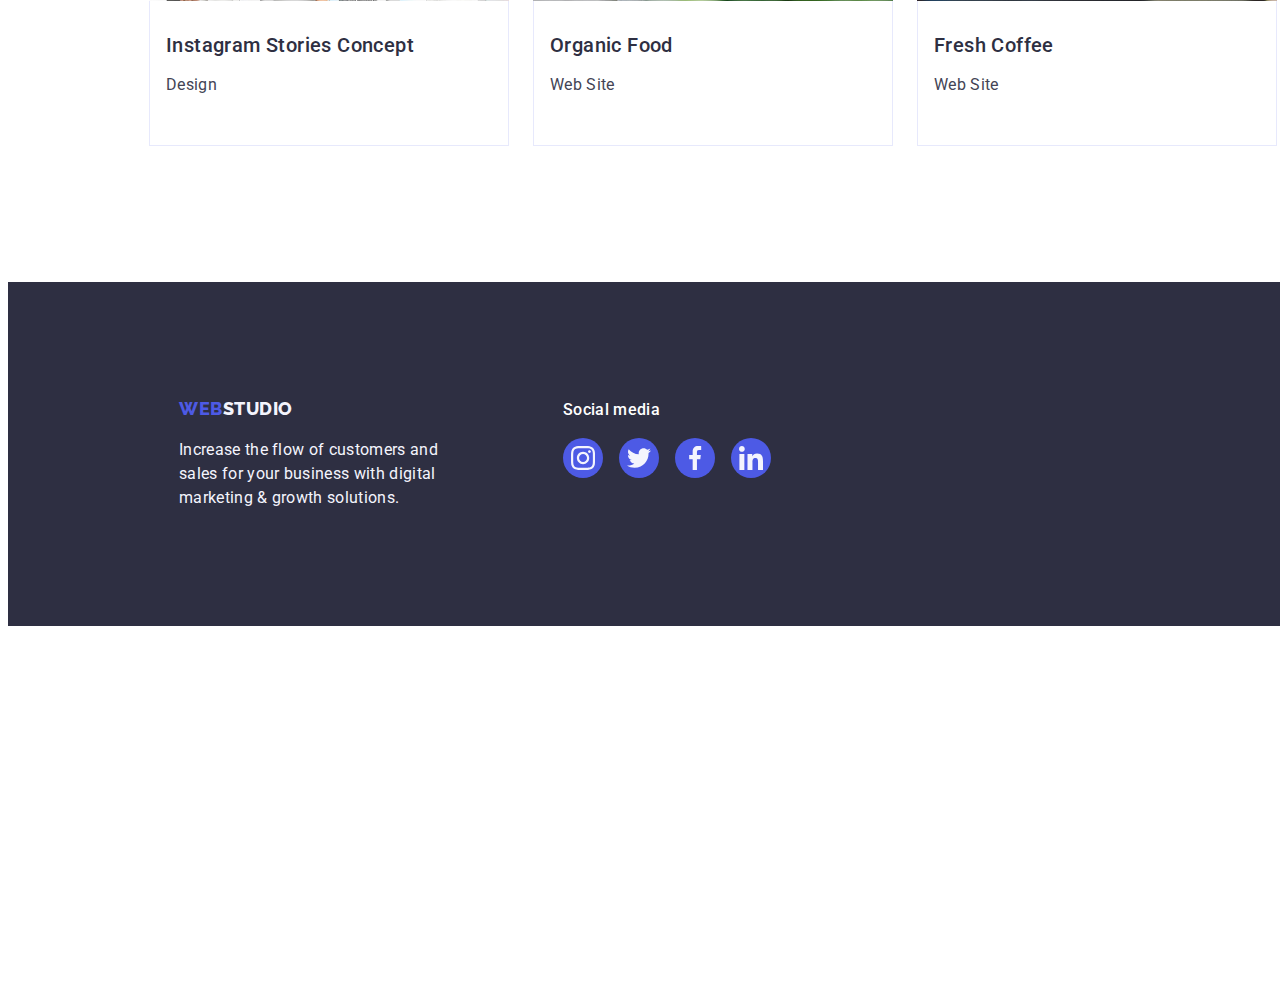
==== commit b86b13d7: "fourteen" ====
--- a/portfolio.html
+++ b/portfolio.html
@@ -248,32 +248,32 @@
             digital marketing & growth solutions.
           </p>
         </div>
-        <div>
+        <div class="column-alin">
           <p class="title-icon-media">Social media</p>
           <ul class="footer-social-media-sec">
             <li class="instagram">
-              <a class="instagram-link">
+              <a class="instagram-link-two" href="">
                 <svg class="svg-social" width="24" height="24">
                   <use href="./images/icons.svg#instagram"></use>
                 </svg>
               </a>
             </li>
             <li class="instagram">
-              <a class="instagram-link">
+              <a class="instagram-link-two" href="">
                 <svg class="svg-social" width="24" height="24">
                   <use href="./images/icons.svg#twitter"></use>
                 </svg>
               </a>
             </li>
             <li class="instagram">
-              <a class="instagram-link">
+              <a class="instagram-link-two" href="">
                 <svg class="svg-social" width="24" height="24">
                   <use href="./images/icons.svg#facebook"></use>
                 </svg>
               </a>
             </li>
             <li class="instagram">
-              <a class="instagram-link">
+              <a class="instagram-link-two" href="">
                 <svg class="svg-social" width="24" height="24">
                   <use href="./images/icons.svg#linkedin"></use>
                 </svg>
--- a/css/styles.css
+++ b/css/styles.css
@@ -21,6 +21,10 @@
   line-height: 1.5;
   letter-spacing: 0.32px;
   color: #434455;
+}
+
+h2 {
+  margin: 0;
 }
 
 a {
@@ -214,7 +218,7 @@
   overflow: hidden;
 }
 
-.icon-section2 {
+.icon-section-two {
   display: flex;
   align-items: center;
   justify-content: center;
@@ -355,7 +359,7 @@
   justify-content: center;
 }
 
-.instagram-link2 {
+.instagram-link-two {
   background-color: var(--iris);
   width: 100%;
   height: 100%;
@@ -365,16 +369,13 @@
   justify-content: center;
 }
 
-/* .instagram-link:hover, */
-/* .instagram-link:focus */
-
-.svg-social:hover,
-.svg-social:focus {
+.instagram-link:hover,
+.instagram-link:focus {
   background-color: var(--ocean);
 }
 
-.instagram-link2:hover,
-.instagram-link2:focus {
+.instagram-link-two:hover,
+.instagram-link-two:focus {
   background-color: #31d0aa;
 }
 
@@ -406,14 +407,13 @@
   font-size: 36px;
   line-height: 1.11;
   color: var(--navy-blue);
-  margin-bottom: 72px;
   text-align: center;
-
   font-style: normal;
   font-weight: 700;
   letter-spacing: 0.72px;
   text-transform: capitalize;
   padding-top: 120px;
+  margin-bottom: 72px;
 }
 
 .customer-clients {
@@ -449,7 +449,7 @@
 
 .part-one-logos {
   display: inline-block;
-  margin-bottom: 16px;
+  /* margin-bottom: 16px; */
   text-decoration: none;
   font-family: "Raleway", sans-serif;
   font-size: 18px;
@@ -469,6 +469,7 @@
   line-height: 1.17;
   text-align: left;
   text-transform: uppercase;
+  /* margin-bottom: 16px; */
 }
 
 .title-icon-media {
@@ -482,7 +483,7 @@
 
 .footer-social-media-sec {
   display: flex;
-  /* justify-content: center; */
+  justify-content: center;
   gap: 16px;
 }
 
@@ -507,6 +508,11 @@
 }
 .footer-first-alin-vertical {
   margin-right: 120px;
+  flex-direction: column;
+  display: inline-block;
+}
+
+.footer-second-alin-vertical {
   flex-direction: column;
   display: inline-block;
 }
